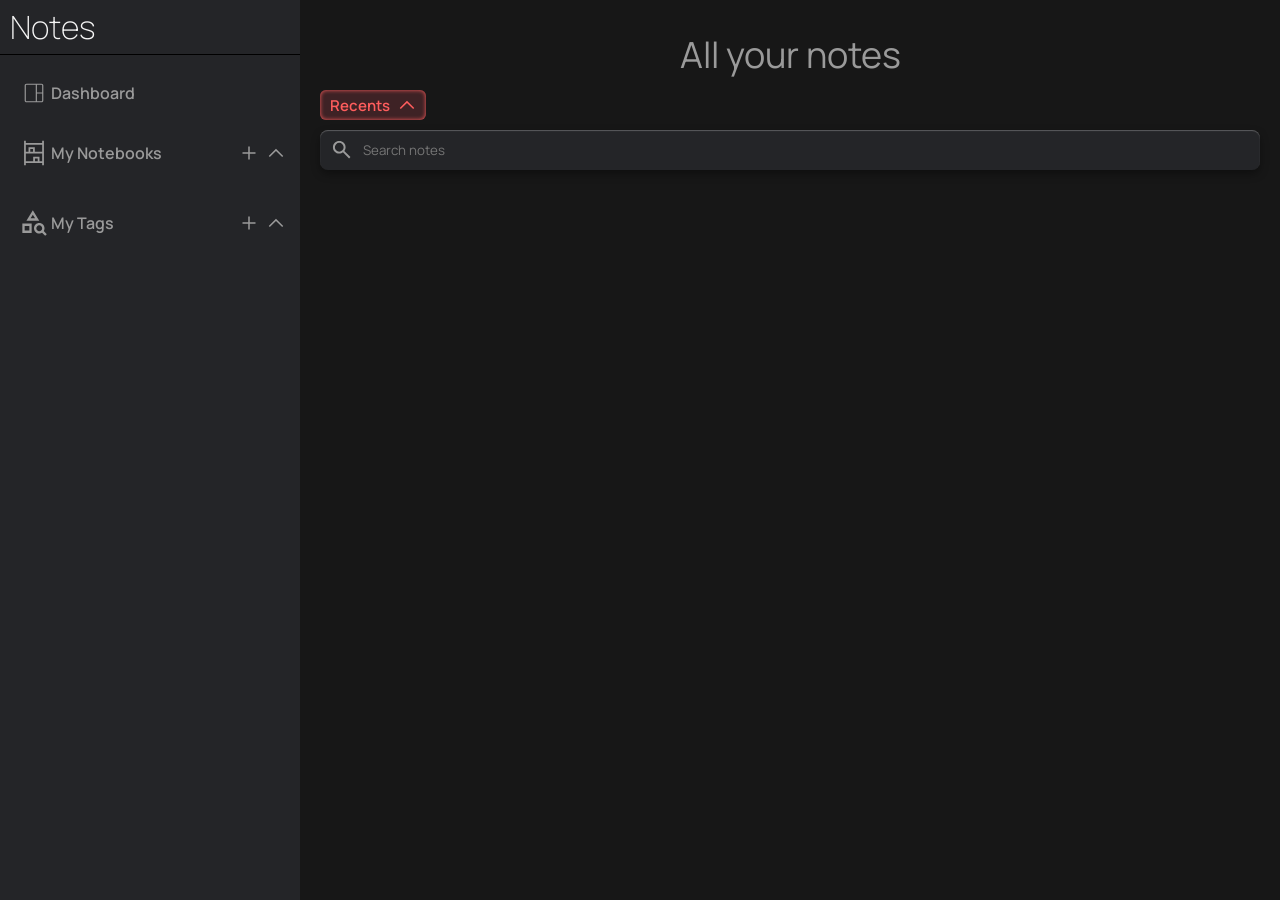
==== NotesApp v1/index.html @ d99e6771 "initial commit" ====
<!DOCTYPE html>
<html>
    <head>
        <meta charset="UTF-8">
        <meta name="viewport" content="width=device-width, initial-scale=1.0">
        <link rel="preconnect" href="https://fonts.googleapis.com">
        <link rel="preconnect" href="https://fonts.gstatic.com" crossorigin>
        <link href="https://fonts.googleapis.com/css2?family=DM+Sans:ital,opsz,wght@0,9..40,100..1000;1,9..40,100..1000&family=Manrope:wght@200..800&display=swap" rel="stylesheet">
        <link rel="stylesheet" href="CSS/app.css">
    </head>
    <body>
        <main id="app">

            <section id="sidebar">
                <header id="sidebar_header">
                    <span id="app_title">Notes</span>
                    <button id="sidebar-close-btn" class="ui-bg-icon"></button>
                </header>

                <div id="sidebar-nav">
                    <button class="ui-btn" id="dashboard-btn">
                        <svg class="ui-icon" aria-hidden="true">
                            <use href="#icon_dashboard"></use>
                        </svg>
                        <span>Dashboard</span>
                    </button>

                    <div class="dropdown">
                        <header class="dropdown-header">
                            <button class="dropdown-toggle" id="my_notebooks">
                                <svg class="ui-icon" aria-hidden="true">
                                    <use href="#icon_notebooks"></use>
                                </svg>
                                <span>My Notebooks</span>
                            </button>
                            <button class="dropdown-add-btn" id="notebook-add-btn">
                                <svg class="ui-icon dropdown-add-icon" aria-hidden="true">
                                    <use href="#icon_add"></use>
                                </svg>
                            </button>
                            <span class="dropdown-chevron dropdown-toggle">
                                <svg class="ui-icon dropdown-chevron-icon">
                                    <use href="#icon_chevron"></use>
                                </svg>
                            </span>
                        </header>
                        <div class="dropdown-list">
                            <div class="dropdown-list-inner">  
                                <button class="dropdown-item">
                                    <svg class="ui-list-icon">
                                        <use href="#icon_book"></use>
                                    </svg>
                                    <span>Book Example</span>
                                </button>
                            </div>
                        </div>
                    </div>

                    <div class="dropdown">
                        <header class="dropdown-header">
                            <button class="dropdown-toggle" id="my_notebooks">
                                <svg class="ui-icon" aria-hidden="true">
                                    <use href="#icon_tags"></use>
                                </svg>
                                <span>My Tags</span>
                            </button>
                            <button class="dropdown-add-btn" id="notebook-add-btn">
                                <svg class="ui-icon dropdown-add-icon" aria-hidden="true">
                                    <use href="#icon_add"></use>
                                </svg>
                            </button>
                            <span class="dropdown-chevron dropdown-toggle">
                                <svg class="ui-icon dropdown-chevron-icon">
                                    <use href="#icon_chevron"></use>
                                </svg>
                            </span>
                        </header>
                        <div class="dropdown-list">
                            <div class="dropdown-list-inner">
                                <button class="dropdown-item">
                                    <svg class="ui-list-icon">
                                        <use href="#icon_tag"></use>
                                    </svg>
                                    <span>Tag Example</span>
                                </button>
                            </div>
                        </div>
                    </div>
                </div>
            </section>
            <section id="main">
                <div id="main-content">
                    <header id="main-header">All your notes</header>
                    <div id="filter-search">

                        <div class="select">
                            <header class="select-header">
                                <button class="select-toggle">
                                    <span class="select-label">Recents</span>
                                    <span class="select-chevron">
                                        <svg class="ui-icon select-chevron-icon" aria-hidden="true">
                                            <use href="#icon_chevron"></use>
                                        </svg>
                                    </span>
                                </button>
                                <div class="select-list">
                                    <div class="select-list-inner">
                                        <button class="select-item">Recents</button>
                                        <button class="select-item">Newest first</button>
                                        <button class="select-item">Oldest first</button>
                                    </div>
                                </div>
                            </header>
                        </div>

                        <div id="search-bar">
                            <svg class="ui-icon-search">
                                <use href="#icon_search"></use>
                            </svg>
                            <input id="search-input" type="text" placeholder="Search notes">
                        </div>
                    </div>
                </div>
            </section>
        </main>


<!-- #region SVG SPRITES -->
        <svg class="svg-sprite" aria-hidden="true">
            <symbol id="icon_dashboard" viewBox="0 0 28 28">
                <path d= 
                    "M6.55141 23.3333C6.01435 23.3333 5.56596 23.1535 5.20624 22.7937C4.84652 22.434 4.66666 21.9856 4.66666 21.4486V6.55141C4.66666 6.01435 4.84652 5.56596 5.20624 5.20624C5.56596 4.84652 6.01435 4.66666 6.55141 4.66666H21.4486C21.9856 4.66666 22.434 4.84652 22.7937 5.20624C23.1535 5.56596 23.3333 6.01435 23.3333 6.55141V21.4486C23.3333 21.9856 23.1535 22.434 22.7937 22.7937C22.434 23.1535 21.9856 23.3333 21.4486 23.3333H6.55141ZM6.55141 22.1667H15.75V5.83332H6.55141C6.37174 5.83332 6.20714 5.90809 6.05761 6.05761C5.90809 6.20714 5.83332 6.37174 5.83332 6.55141V21.4486C5.83332 21.6282 5.90809 21.7928 6.05761 21.9424C6.20714 22.0919 6.37174 22.1667 6.55141 22.1667ZM16.9167 22.1667H21.4486C21.6282 22.1667 21.7928 22.0919 21.9424 21.9424C22.0919 21.7928 22.1667 21.6282 22.1667 21.4486V14.5833H16.9167V22.1667ZM16.9167 13.4167H22.1667V6.55141C22.1667 6.37174 22.0919 6.20714 21.9424 6.05761C21.7928 5.90809 21.6282 5.83332 21.4486 5.83332H16.9167V13.4167Z"
                fill="currentColor"/>
            </symbol>
            <symbol id="icon_notebooks" viewBox="0 0 28 28">
                <path d=
                    "M4.08334 26.306V1.70508H5.83334V4.0947H22.1667V1.70508H23.9167V26.306H22.1667V23.9167H5.83334V26.306H4.08334ZM5.83334 12.8333H8.52572V8.30141H14.8076V12.8333H22.1667V5.84441H5.83334V12.8333ZM5.83334 22.1667H13.1924V17.6347H19.4743V22.1667H22.1667V14.5833H5.83334V22.1667ZM10.2757 12.8333H13.0576V10.0511H10.2757V12.8333ZM14.9424 22.1667H17.7243V19.3845H14.9424V22.1667Z"
                fill="currentColor"/>                
            </symbol>
            <symbol id="icon_add" viewBox="0 0 24 24">
                <path d=
                    "M11.25 12.75H5.5V11.25H11.25V5.5H12.75V11.25H18.5V12.75H12.75V18.5H11.25V12.75Z"
                fill="currentColor"/>
            </symbol>
            <symbol id="icon_chevron" viewBox="0 0 16 16">
                <path d=
                    "M1.56415 10.6667L7.99999 4.23083L14.4358 10.6667L13.4897 11.6128L7.99999 6.123L2.51032 11.6128L1.56415 10.6667Z"
                fill="currentColor"/>
            </symbol>
            <symbol id="icon_book" viewBox="0 0 24 24">
                <path d=
                    "M6.8655 21.5C6.218 21.5 5.66192 21.2827 5.19725 20.848C4.73242 20.4135 4.5 19.8757 4.5 19.2345V5.58274C4.5 5.00707 4.68625 4.49649 5.05875 4.05099C5.43108 3.60549 5.90508 3.32249 6.48075 3.20199L15.8077 1.29999V16.6077L6.6405 18.5172C6.46483 18.5571 6.31417 18.6427 6.1885 18.774C6.06283 18.9055 6 19.059 6 19.2345C6 19.4563 6.08625 19.6394 6.25875 19.7837C6.43108 19.9279 6.63333 20 6.8655 20H18V4.49999H19.5V21.5H6.8655ZM8.69225 16.579L14.3077 15.4115V3.14424L8.69225 4.29224V16.579ZM7.19225 16.8827V4.59624L6.7885 4.68074C6.56033 4.7269 6.37183 4.83174 6.223 4.99524C6.07433 5.15874 6 5.35457 6 5.58274V17.229C6.1025 17.1763 6.20767 17.1311 6.3155 17.0932C6.42317 17.0554 6.5315 17.025 6.6405 17.002L7.19225 16.8827Z" 
                fill="currentColor"/>
            </symbol>
            <symbol id="icon_tags" viewBox="0 0 28 28">
                <path d=
                    "M2.33334 23.9167V14.5834H11.6667V23.9167H2.33334ZM4.66668 21.5834H9.33334V16.9167H4.66668V21.5834ZM6.41668 11.6667L12.8333 1.16669L19.25 11.6667H6.41668ZM10.5583 9.33335H15.1083L12.8333 5.65835L10.5583 9.33335ZM25.1708 26.775L22.0792 23.6834C21.6708 23.9556 21.2285 24.1597 20.7521 24.2959C20.2757 24.432 19.775 24.5 19.25 24.5C17.7917 24.5 16.5521 23.9896 15.5313 22.9688C14.5104 21.9479 14 20.7084 14 19.25C14 17.7917 14.5104 16.5521 15.5313 15.5313C16.5521 14.5104 17.7917 14 19.25 14C20.7083 14 21.9479 14.5104 22.9688 15.5313C23.9896 16.5521 24.5 17.7917 24.5 19.25C24.5 19.7556 24.432 20.2465 24.2958 20.7229C24.1597 21.1993 23.9653 21.6417 23.7125 22.05L26.8042 25.1417L25.1708 26.775ZM21.3208 21.3209C21.8847 20.757 22.1667 20.0667 22.1667 19.25C22.1667 18.4334 21.8847 17.7431 21.3208 17.1792C20.757 16.6153 20.0667 16.3334 19.25 16.3334C18.4333 16.3334 17.7431 16.6153 17.1792 17.1792C16.6153 17.7431 16.3333 18.4334 16.3333 19.25C16.3333 20.0667 16.6153 20.757 17.1792 21.3209C17.7431 21.8847 18.4333 22.1667 19.25 22.1667C20.0667 22.1667 20.757 21.8847 21.3208 21.3209Z" 
                fill="currentColor"/>
            </symbol>
            <symbol id="icon_tag" viewBox="0 0 24 24">
                <path d="M11.0755 21.5C10.8495 21.5 10.623 21.4548 10.396 21.3645C10.1688 21.274 9.96442 21.1384 9.78275 20.9578L3.027 14.202C2.84367 14.0193 2.71 13.8176 2.626 13.5968C2.542 13.3761 2.5 13.1516 2.5 12.9233C2.5 12.6949 2.542 12.4672 2.626 12.24C2.71 12.013 2.84367 11.8087 3.027 11.627L11.5963 3.04225C11.7623 2.87658 11.9584 2.74483 12.1848 2.647C12.4111 2.549 12.645 2.5 12.8865 2.5H19.6672C20.1724 2.5 20.6016 2.67792 20.9548 3.03375C21.3079 3.38975 21.4845 3.81758 21.4845 4.31725V11.098C21.4845 11.342 21.4393 11.5745 21.349 11.7955C21.2587 12.0165 21.1283 12.209 20.9578 12.373L12.3635 20.9578C12.1827 21.1384 11.9793 21.274 11.7533 21.3645C11.5274 21.4548 11.3015 21.5 11.0755 21.5ZM10.852 19.9038C10.916 19.9679 10.9913 20 11.078 20C11.1645 20 11.2398 19.9679 11.3038 19.9038L19.898 11.3038C19.9302 11.2718 19.9527 11.2365 19.9655 11.198C19.9782 11.1597 19.9845 11.1213 19.9845 11.0828V4.31725C19.9845 4.22758 19.9541 4.15392 19.8932 4.09625C19.8324 4.03842 19.7571 4.0095 19.6672 4.0095H12.777L4.09625 12.6962C4.03208 12.7602 4 12.8355 4 12.922C4 13.0087 4.03208 13.084 4.09625 13.148L10.852 19.9038ZM17.4557 7.77875C17.8056 7.77875 18.103 7.65725 18.348 7.41425C18.5928 7.17125 18.7153 6.87608 18.7153 6.52875C18.7153 6.17892 18.5932 5.88158 18.3492 5.63675C18.1051 5.39175 17.8086 5.26925 17.4598 5.26925C17.1109 5.26925 16.8147 5.39133 16.5712 5.6355C16.3276 5.87967 16.2057 6.17617 16.2057 6.525C16.2057 6.87367 16.3273 7.16983 16.5703 7.4135C16.8134 7.657 17.1086 7.77875 17.4557 7.77875Z" 
                fill="currentColor"/>
            </symbol>
            <symbol id="icon_search" viewBox="0 0 24 24">
                <path d="M19.6 21L13.3 14.7C12.8 15.1 12.225 15.4167 11.575 15.65C10.925 15.8833 10.2333 16 9.5 16C7.68333 16 6.14583 15.3708 4.8875 14.1125C3.62917 12.8542 3 11.3167 3 9.5C3 7.68333 3.62917 6.14583 4.8875 4.8875C6.14583 3.62917 7.68333 3 9.5 3C11.3167 3 12.8542 3.62917 14.1125 4.8875C15.3708 6.14583 16 7.68333 16 9.5C16 10.2333 15.8833 10.925 15.65 11.575C15.4167 12.225 15.1 12.8 14.7 13.3L21 19.6L19.6 21ZM9.5 14C10.75 14 11.8125 13.5625 12.6875 12.6875C13.5625 11.8125 14 10.75 14 9.5C14 8.25 13.5625 7.1875 12.6875 6.3125C11.8125 5.4375 10.75 5 9.5 5C8.25 5 7.1875 5.4375 6.3125 6.3125C5.4375 7.1875 5 8.25 5 9.5C5 10.75 5.4375 11.8125 6.3125 12.6875C7.1875 13.5625 8.25 14 9.5 14Z" 
                fill="currentColor"/>
            </symbol>
        </svg>
<!-- #endregion -->
        <script type="module" src="JS/app.js"></script>
    </body>
</html>
---- NotesApp v1/CSS/app.css ----
/* #region TOKENS VARIABLES*/
    :root{
        --color-bg: #171717;
        --color-surface: #242528;
        --color-hover: #2f3133;
        --color-hover-light: #ffffff59;
        --color-accent: #ff5454;
        --color-accent-bg: #ff5c6c2b;

        --text-main: #f5f5f5;
        --text-muted: #9a9a9a;
        --text-accent: #ff5d5d;
        --text-accent-muted: #cc4a4a;

        --shadow: 0px 4px  8px #00000059,
                  inset 0px 1px 1px #ffffff40;
        --shadow-dark: inset 0px 0px 4px #00000059;
        --shadow-accent: inset 0px 0px 4px var(--text-accent);
        

        --border-radius: 12px;
    }
    @property --gradient-start{
        syntax: "<color>";
        inherits: false;
        initial-value: transparent;
    }
    @property --gradient-end{
        syntax: "<color>";
        inherits: false;
        initial-value: transparent;
    }
/* #endregion */
/* #region RESET/DEFUALT  */
    *{
        padding: 0;
        margin: 0;
        font-family: "Manrope", sans-serif;
        box-sizing: border-box;
    }
    body{
        width: 100vw;
        height: 100vh;
    }
    #app{
        display: flex;
        width: 100%;
        height: 100%;
        background-color: var(--color-bg);
    }
    .svg-sprite {
        display: none;
    }
    ::-webkit-scrollbar{
        width: 0;
    }
/* #endregion */
/* #region UI-PREMITIVES */
    .ui-bg-icon{
        background-position: center;
        background-size: cover;
        background-repeat: no-repeat;
    }
    .ui-base,
    #search-bar{
        background-color: var(--color-surface);
        box-shadow: var(--shadow);
        color: var(--text-main);
    }
    .ui-btn,
    .dropdown-header{
        --gradient-start: transparent;
        --gradient-end: transparent;
        color: var(--text-muted);
        background: linear-gradient(90deg, var(--gradient-start), var(--gradient-end));
        display: flex;
        align-items: center;
        border: none;
        cursor: pointer;

        transition:
            --gradient-start 0.25s ease,
            --gradient-end 0.25s ease,
            box-shadow 0.25s ease,
            color 0.25s ease;
            
        
        padding-inline: 10px;
        font-size: 16px;
        font-weight: 600;
        height: 55px;
        width: 100%;
        border-radius: var(--border-radius);
    }
    .ui-btn:hover, 
    .ui-btn.active,
    .dropdown-header:hover,
    .dropdown.active .dropdown-header{
        --gradient-start: var(--color-hover) ;
        --gradient-end: var(--color-hover) ;
        box-shadow: var(--shadow);
        color: var(--text-main);
    }
    .ui-btn.active,
    .dropdown.active .dropdown-header{
        --gradient-start: var(--color-accent);
    }
    .ui-empty-btn,
    .dropdown-toggle,
    .dropdown-item,
    .select-toggle,
    .select-item{
        display: flex;
        align-items: center;
        background: transparent;
        border: none;
        text-align: left;
        cursor: pointer;
        color: inherit;
        font-size: inherit;
        font-weight: inherit;
    }
    .ui-empty-input,
    #search-input{
        background-color: transparent;
        border: none;
        outline: none;
        color: inherit;
    }
    .ui-icon,
    .ui-list-icon{
        margin-right: 3px;
        width: 28px;
        aspect-ratio: 1/1;
    }
    .ui-list-icon{
        width: 24px;
    }
    .ui-icon-search{
        width: 24px;
        aspect-ratio: 1/1;
    }
/* #endregion */
/* #region DROPDOWN-PREMITIVE */
    .dropdown{
        --visible-item: 3;
        --item-height: 50px;
        display: grid;
        gap: 10px;
    }
    .dropdown-header{
        padding: 0;
        text-wrap: nowrap;
    }
    .dropdown-toggle,
    .dropdown-item{
        padding-inline: 10px;
        height: 100%;
        width: 100%;
    }
    .dropdown-list{
        background: var(--color-bg);
        border-radius: var(--border-radius);
        box-shadow: var(--shadow-dark);
        
        display: grid;
        transition: grid-template-rows 0.3s ease;

        grid-template-rows: 0fr;
        max-height: calc(var(--visible-item)*var(--item-height));
    }
    .dropdown-list-inner{
        overflow-x: hidden;
    }
    .dropdown-item{
        height: var(--item-height);
        color: var(--text-muted);
        font-weight: 400;
        border-radius: var(--border-radius);

        transition: padding 0.3s ease;
    }
    .dropdown.active .dropdown-list{
        grid-template-rows: 1fr; 
    }
    .dropdown-item:hover{
        color: var(--text-main);
        padding-left: 25px;
    }
    .dropdown-add-btn{
        display: grid;
        place-content: center;
        background: transparent;
        border: none;
        cursor: pointer;
        color: inherit;

        height: 100%;
        width: 35px;
    }
    .dropdown-chevron, 
    .select-chevron{
        display: grid;
        place-content: center;
        padding: 0;
        width: 35px;
    }
    .dropdown-add-icon{
        transition: transform 0.3s ease;
        width: 24px;
        margin: 0;
    }
    .dropdown-add-btn:hover .dropdown-add-icon{
        transform: rotate(180deg);
    }
    .dropdown-chevron-icon, 
    .select-chevron-icon{
        transition: transform 0.3s ease;
        margin: 0;
        width: 18px;
    }
    .dropdown.active .dropdown-chevron-icon{
        transform: scaleY(-1);
    }
/* #endregion */
/* #region SELECT-PREMITIVE */
    .select{
        --item-height: 25px;
        display: inline-block;
        position: relative;
    }
    .select-header{
        display: flex;
        align-items: center;
        background-color: var(--color-accent-bg);
        box-shadow: var(--shadow-accent);
        color: var(--text-accent);
        height: 30px;
        border-radius: 6px;
    }
    .select-toggle{
        font-weight: 600;
        font-size: 15px;
        padding-inline: 10px;
        height: 100%;
    }
    .select-chevron{
        width: auto;
        margin-left: 8px;
    }
    .select-list{
        display: grid;
        position: absolute;
        overflow: hidden;
        transition: grid-template 0.3s ease;

        background-color: var(--color-accent-bg);
        box-shadow: var(--shadow-accent);
        color: var(--text-accent);

        grid-template-rows: 0fr;
        padding-inline: 10px;
        border-radius: 6px;
        top: calc(100% + 3px);
        width: 100%;
    }
    .select-list-inner{
        overflow: hidden;
    }
    .select.active .select-list{
        grid-template-rows: 1fr;
    }
    .select-item{
        display: flex;
        align-items: center;
        font-size: 15px;
        color: var(--text-accent-muted);
        height: var(--item-height);
    }
    .select-item:hover{
        color: var(--text-accent);
    }
/* #endregion */
/* #region SIDEBAR AND SIDEBAR HEADER */
    #sidebar{
        background-color: var(--color-surface);
        color: var(--text-main);
        transition: width 0.3s ease;
        width: 300px;
        height: 100%;
        flex-shrink: 0;
        overflow-x: hidden;
        overflow-y: auto;
        user-select: none;
    }
    #sidebar.close{
        width: 0px;
    }

    #sidebar_header{
        display: flex;
        align-items: center;
        padding: 10px;
        height: 55px;
        border-bottom: 1px solid black;
    }
    #app_title{
        font-size: 32px;
        width: 100%;
        font-weight: lighter;
    }
    #sidebar-close-btn{
        width: 40px;
        aspect-ratio: 1/1;
        border-radius: 4px;
        background-image: url(/img/sidebar_close.svg);
        background-color: transparent;
        cursor: pointer;
        border: none;
    }
    #sidebar-close-btn:hover{
        background-color: var(--color-hover-light);
    }
/* #endregion */
/* #region SIDEBAR NAVIGATION */
    #sidebar-nav{
        display: grid;
        gap: 5px;
        padding: 10px;
    }
/* #endregion */

/* #region MAIN AND MAIN HEADER */
    #main{
        display: flex;
        justify-content: center;
        width: 100%;
        height: 100%;
    }
    #main-content{
        padding: 20px;
        width: 100%;
        max-width: 1000px;
    }
    #main-header{
        text-align: center;
        color: var(--text-muted);
        padding: 10px;
        font-size: 36px;
        height: 70px;
    }
    #main-header,
    #filter-search{
        user-select: none;
    }
    #search-bar{
        display: flex;
        align-items: center;
        margin-top: 10px;
        height: 40px;
        padding-inline: 10px;
        border-radius: 8px;
        color: var(--text-muted);
    }
    #search-bar:focus-within{
        color: var(--text-main);
    }
    #search-input{
        height: 100%;
        width: 100%;
        padding-inline: 10px;
    }
/* #endregion */
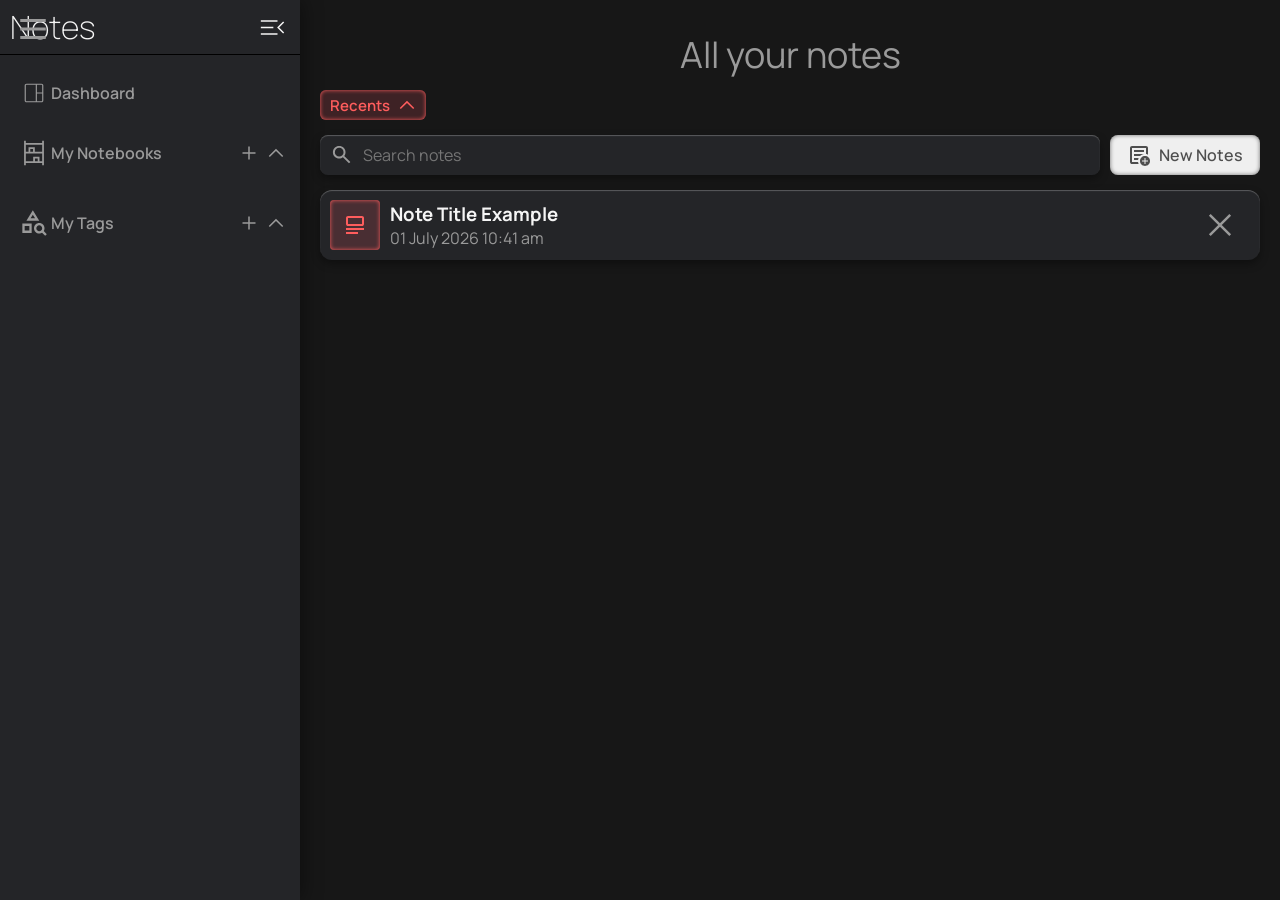
==== commit 3e163005: "Build primary markup" ====
--- a/NotesApp v1/index.html
+++ b/NotesApp v1/index.html
@@ -89,10 +89,14 @@
                 </div>
             </section>
             <section id="main">
+                <button id="sidebar-open-btn">
+                    <svg class="ui-icon-big">
+                        <use href="#icon_menu"></use>
+                    </svg>
+                </button>
                 <div id="main-content">
                     <header id="main-header">All your notes</header>
                     <div id="filter-search">
-
                         <div class="select">
                             <header class="select-header">
                                 <button class="select-toggle">
@@ -113,18 +117,42 @@
                             </header>
                         </div>
 
-                        <div id="search-bar">
-                            <svg class="ui-icon-search">
-                                <use href="#icon_search"></use>
-                            </svg>
-                            <input id="search-input" type="text" placeholder="Search notes">
+                        <div id="search-bar-container">
+                            <div id="search-bar">
+                                <svg class="ui-icon-small">
+                                    <use href="#icon_search"></use>
+                                </svg>
+                                <input id="search-input" type="text" placeholder="Search notes">
+                            </div>
+                            <button id="new-notes-btn">
+                                <svg class="ui-icon-small">
+                                    <use href="#icon_new_note"></use>
+                                </svg>
+                                <span>New Notes</span>
+                            </button>
+                        </div>
+                    </div>
+                    <div id="notes-list">
+                        <div class="note-item">
+                            <span class="note-icon">
+                                <svg class="ui-icon-small">
+                                    <use href="#icon_note"></use>
+                                </svg>
+                            </span>
+                            <div class="note-details">
+                                <h3 class="note-title">Note Title Example</h3> 
+                                <p class="note-date">01 July 2026 10:41 am</p>
+                            </div>
+                            <button class="note-delete-btn">
+                                <svg class="ui-icon-big">
+                                    <use href="#icon_note_delete"></use>
+                                </svg>
+                            </button>
                         </div>
                     </div>
                 </div>
             </section>
         </main>
-
-
 <!-- #region SVG SPRITES -->
         <svg class="svg-sprite" aria-hidden="true">
             <symbol id="icon_dashboard" viewBox="0 0 28 28">
@@ -158,11 +186,33 @@
                 fill="currentColor"/>
             </symbol>
             <symbol id="icon_tag" viewBox="0 0 24 24">
-                <path d="M11.0755 21.5C10.8495 21.5 10.623 21.4548 10.396 21.3645C10.1688 21.274 9.96442 21.1384 9.78275 20.9578L3.027 14.202C2.84367 14.0193 2.71 13.8176 2.626 13.5968C2.542 13.3761 2.5 13.1516 2.5 12.9233C2.5 12.6949 2.542 12.4672 2.626 12.24C2.71 12.013 2.84367 11.8087 3.027 11.627L11.5963 3.04225C11.7623 2.87658 11.9584 2.74483 12.1848 2.647C12.4111 2.549 12.645 2.5 12.8865 2.5H19.6672C20.1724 2.5 20.6016 2.67792 20.9548 3.03375C21.3079 3.38975 21.4845 3.81758 21.4845 4.31725V11.098C21.4845 11.342 21.4393 11.5745 21.349 11.7955C21.2587 12.0165 21.1283 12.209 20.9578 12.373L12.3635 20.9578C12.1827 21.1384 11.9793 21.274 11.7533 21.3645C11.5274 21.4548 11.3015 21.5 11.0755 21.5ZM10.852 19.9038C10.916 19.9679 10.9913 20 11.078 20C11.1645 20 11.2398 19.9679 11.3038 19.9038L19.898 11.3038C19.9302 11.2718 19.9527 11.2365 19.9655 11.198C19.9782 11.1597 19.9845 11.1213 19.9845 11.0828V4.31725C19.9845 4.22758 19.9541 4.15392 19.8932 4.09625C19.8324 4.03842 19.7571 4.0095 19.6672 4.0095H12.777L4.09625 12.6962C4.03208 12.7602 4 12.8355 4 12.922C4 13.0087 4.03208 13.084 4.09625 13.148L10.852 19.9038ZM17.4557 7.77875C17.8056 7.77875 18.103 7.65725 18.348 7.41425C18.5928 7.17125 18.7153 6.87608 18.7153 6.52875C18.7153 6.17892 18.5932 5.88158 18.3492 5.63675C18.1051 5.39175 17.8086 5.26925 17.4598 5.26925C17.1109 5.26925 16.8147 5.39133 16.5712 5.6355C16.3276 5.87967 16.2057 6.17617 16.2057 6.525C16.2057 6.87367 16.3273 7.16983 16.5703 7.4135C16.8134 7.657 17.1086 7.77875 17.4557 7.77875Z" 
+                <path d=
+                    "M11.0755 21.5C10.8495 21.5 10.623 21.4548 10.396 21.3645C10.1688 21.274 9.96442 21.1384 9.78275 20.9578L3.027 14.202C2.84367 14.0193 2.71 13.8176 2.626 13.5968C2.542 13.3761 2.5 13.1516 2.5 12.9233C2.5 12.6949 2.542 12.4672 2.626 12.24C2.71 12.013 2.84367 11.8087 3.027 11.627L11.5963 3.04225C11.7623 2.87658 11.9584 2.74483 12.1848 2.647C12.4111 2.549 12.645 2.5 12.8865 2.5H19.6672C20.1724 2.5 20.6016 2.67792 20.9548 3.03375C21.3079 3.38975 21.4845 3.81758 21.4845 4.31725V11.098C21.4845 11.342 21.4393 11.5745 21.349 11.7955C21.2587 12.0165 21.1283 12.209 20.9578 12.373L12.3635 20.9578C12.1827 21.1384 11.9793 21.274 11.7533 21.3645C11.5274 21.4548 11.3015 21.5 11.0755 21.5ZM10.852 19.9038C10.916 19.9679 10.9913 20 11.078 20C11.1645 20 11.2398 19.9679 11.3038 19.9038L19.898 11.3038C19.9302 11.2718 19.9527 11.2365 19.9655 11.198C19.9782 11.1597 19.9845 11.1213 19.9845 11.0828V4.31725C19.9845 4.22758 19.9541 4.15392 19.8932 4.09625C19.8324 4.03842 19.7571 4.0095 19.6672 4.0095H12.777L4.09625 12.6962C4.03208 12.7602 4 12.8355 4 12.922C4 13.0087 4.03208 13.084 4.09625 13.148L10.852 19.9038ZM17.4557 7.77875C17.8056 7.77875 18.103 7.65725 18.348 7.41425C18.5928 7.17125 18.7153 6.87608 18.7153 6.52875C18.7153 6.17892 18.5932 5.88158 18.3492 5.63675C18.1051 5.39175 17.8086 5.26925 17.4598 5.26925C17.1109 5.26925 16.8147 5.39133 16.5712 5.6355C16.3276 5.87967 16.2057 6.17617 16.2057 6.525C16.2057 6.87367 16.3273 7.16983 16.5703 7.4135C16.8134 7.657 17.1086 7.77875 17.4557 7.77875Z" 
                 fill="currentColor"/>
             </symbol>
             <symbol id="icon_search" viewBox="0 0 24 24">
-                <path d="M19.6 21L13.3 14.7C12.8 15.1 12.225 15.4167 11.575 15.65C10.925 15.8833 10.2333 16 9.5 16C7.68333 16 6.14583 15.3708 4.8875 14.1125C3.62917 12.8542 3 11.3167 3 9.5C3 7.68333 3.62917 6.14583 4.8875 4.8875C6.14583 3.62917 7.68333 3 9.5 3C11.3167 3 12.8542 3.62917 14.1125 4.8875C15.3708 6.14583 16 7.68333 16 9.5C16 10.2333 15.8833 10.925 15.65 11.575C15.4167 12.225 15.1 12.8 14.7 13.3L21 19.6L19.6 21ZM9.5 14C10.75 14 11.8125 13.5625 12.6875 12.6875C13.5625 11.8125 14 10.75 14 9.5C14 8.25 13.5625 7.1875 12.6875 6.3125C11.8125 5.4375 10.75 5 9.5 5C8.25 5 7.1875 5.4375 6.3125 6.3125C5.4375 7.1875 5 8.25 5 9.5C5 10.75 5.4375 11.8125 6.3125 12.6875C7.1875 13.5625 8.25 14 9.5 14Z" 
+                <path d=
+                    "M19.6 21L13.3 14.7C12.8 15.1 12.225 15.4167 11.575 15.65C10.925 15.8833 10.2333 16 9.5 16C7.68333 16 6.14583 15.3708 4.8875 14.1125C3.62917 12.8542 3 11.3167 3 9.5C3 7.68333 3.62917 6.14583 4.8875 4.8875C6.14583 3.62917 7.68333 3 9.5 3C11.3167 3 12.8542 3.62917 14.1125 4.8875C15.3708 6.14583 16 7.68333 16 9.5C16 10.2333 15.8833 10.925 15.65 11.575C15.4167 12.225 15.1 12.8 14.7 13.3L21 19.6L19.6 21ZM9.5 14C10.75 14 11.8125 13.5625 12.6875 12.6875C13.5625 11.8125 14 10.75 14 9.5C14 8.25 13.5625 7.1875 12.6875 6.3125C11.8125 5.4375 10.75 5 9.5 5C8.25 5 7.1875 5.4375 6.3125 6.3125C5.4375 7.1875 5 8.25 5 9.5C5 10.75 5.4375 11.8125 6.3125 12.6875C7.1875 13.5625 8.25 14 9.5 14Z" 
+                fill="currentColor"/>
+            </symbol>
+            <symbol id="icon_new_note" viewBox="0 0 24 24">
+                <path d=
+                    "M5 21C4.45 21 3.97917 20.8042 3.5875 20.4125C3.19583 20.0208 3 19.55 3 19V5C3 4.45 3.19583 3.97917 3.5875 3.5875C3.97917 3.19583 4.45 3 5 3H19C19.55 3 20.0208 3.19583 20.4125 3.5875C20.8042 3.97917 21 4.45 21 5V11.7C20.6833 11.55 20.3583 11.4208 20.025 11.3125C19.6917 11.2042 19.35 11.125 19 11.075V5H5V19H11.05C11.1 19.3667 11.1792 19.7167 11.2875 20.05C11.3958 20.3833 11.525 20.7 11.675 21H5ZM5 19V5V11.075V11V19ZM7 17H11.075C11.125 16.65 11.2042 16.3083 11.3125 15.975C11.4208 15.6417 11.5417 15.3167 11.675 15H7V17ZM7 13H13.1C13.6333 12.5 14.2292 12.0833 14.8875 11.75C15.5458 11.4167 16.25 11.1917 17 11.075V11H7V13ZM7 9H17V7H7V9ZM18 23C16.6167 23 15.4375 22.5125 14.4625 21.5375C13.4875 20.5625 13 19.3833 13 18C13 16.6167 13.4875 15.4375 14.4625 14.4625C15.4375 13.4875 16.6167 13 18 13C19.3833 13 20.5625 13.4875 21.5375 14.4625C22.5125 15.4375 23 16.6167 23 18C23 19.3833 22.5125 20.5625 21.5375 21.5375C20.5625 22.5125 19.3833 23 18 23ZM17.5 21H18.5V18.5H21V17.5H18.5V15H17.5V17.5H15V18.5H17.5V21Z"
+                fill="currentColor"/>
+            </symbol>
+            <symbol id="icon_note" viewBox="0 0 24 24">
+                <path d=
+                    "M3 21V19H15V21H3ZM3 17V15H21V17H3ZM5 13C4.45 13 3.97917 12.8042 3.5875 12.4125C3.19583 12.0208 3 11.55 3 11V5C3 4.45 3.19583 3.97917 3.5875 3.5875C3.97917 3.19583 4.45 3 5 3H19C19.55 3 20.0208 3.19583 20.4125 3.5875C20.8042 3.97917 21 4.45 21 5V11C21 11.55 20.8042 12.0208 20.4125 12.4125C20.0208 12.8042 19.55 13 19 13H5ZM5 11H19V5H5V11Z" 
+                fill="currentColor"/>
+            </symbol>
+            <symbol id="icon_note_delete" viewBox="0 0 40 40">
+                <path d=
+                    "M10.6666 31.0896L8.91034 29.3333L18.2437 20L8.91034 10.6667L10.6666 8.91043L19.9999 18.2438L29.3333 8.91043L31.0895 10.6667L21.7562 20L31.0895 29.3333L29.3333 31.0896L19.9999 21.7563L10.6666 31.0896Z" 
+                fill="currentColor"/>
+            </symbol>
+            <symbol id="icon_menu" viewBox="0 0 40 40">
+                <path d=
+                    "M5 11.6666V8.33331H35V11.6666H5ZM5 31.6666V28.3333H35V31.6666H5ZM5 21.6666V18.3333H35V21.6666H5Z" 
                 fill="currentColor"/>
             </symbol>
         </svg>
--- a/NotesApp v1/CSS/app.css
+++ b/NotesApp v1/CSS/app.css
@@ -6,6 +6,7 @@
         --color-hover-light: #ffffff59;
         --color-accent: #ff5454;
         --color-accent-bg: #ff5c6c2b;
+        --color-accent-bg-surface: #49191e;
 
         --text-main: #f5f5f5;
         --text-muted: #9a9a9a;
@@ -62,7 +63,8 @@
         background-repeat: no-repeat;
     }
     .ui-base,
-    #search-bar{
+    #search-bar,
+    .note-item{
         background-color: var(--color-surface);
         box-shadow: var(--shadow);
         color: var(--text-main);
@@ -109,7 +111,9 @@
     .dropdown-toggle,
     .dropdown-item,
     .select-toggle,
-    .select-item{
+    .select-item,
+    .note-delete-btn,
+    #sidebar-open-btn{
         display: flex;
         align-items: center;
         background: transparent;
@@ -136,8 +140,12 @@
     .ui-list-icon{
         width: 24px;
     }
-    .ui-icon-search{
+    .ui-icon-small{
         width: 24px;
+        aspect-ratio: 1/1;
+    }
+    .ui-icon-big{
+        width: 40px;
         aspect-ratio: 1/1;
     }
 /* #endregion */
@@ -254,7 +262,7 @@
         overflow: hidden;
         transition: grid-template 0.3s ease;
 
-        background-color: var(--color-accent-bg);
+        background-color: var(--color-accent-bg-surface);
         box-shadow: var(--shadow-accent);
         color: var(--text-accent);
 
@@ -286,6 +294,7 @@
         background-color: var(--color-surface);
         color: var(--text-main);
         transition: width 0.3s ease;
+        box-shadow: 1px 0px 20px rgb(0, 0, 0, 0.45);
         width: 300px;
         height: 100%;
         flex-shrink: 0;
@@ -295,6 +304,7 @@
     }
     #sidebar.close{
         width: 0px;
+        box-shadow: none;
     }
 
     #sidebar_header{
@@ -321,21 +331,30 @@
     #sidebar-close-btn:hover{
         background-color: var(--color-hover-light);
     }
-/* #endregion */
-/* #region SIDEBAR NAVIGATION */
     #sidebar-nav{
         display: grid;
         gap: 5px;
         padding: 10px;
     }
 /* #endregion */
-
 /* #region MAIN AND MAIN HEADER */
     #main{
         display: flex;
         justify-content: center;
         width: 100%;
         height: 100%;
+    }
+    #sidebar-open-btn{
+        position: absolute;
+        color: var(--text-muted);
+        padding: 3px;
+        left: 1%;
+        top: 1%;
+        width: 40px;
+        height: 40px;
+    }
+    #sidebar-open-btn:hover{
+        color: var(--text-accent);
     }
     #main-content{
         padding: 20px;
@@ -353,13 +372,19 @@
     #filter-search{
         user-select: none;
     }
+    #search-bar-container{
+        display: flex;
+        align-items: center;
+        margin-block: 15px;
+    }
     #search-bar{
         display: flex;
         align-items: center;
-        margin-top: 10px;
         height: 40px;
         padding-inline: 10px;
         border-radius: 8px;
+        margin-right: 10px;
+        width: 100%;
         color: var(--text-muted);
     }
     #search-bar:focus-within{
@@ -368,9 +393,107 @@
     #search-input{
         height: 100%;
         width: 100%;
-        padding-inline: 10px;
-    }
-/* #endregion */
-
-
-
+        font-size: 16px;
+        padding-inline: 10px;
+    }
+    #new-notes-btn{
+        display: flex;
+        align-items: center;
+        justify-content: center;
+        cursor: pointer;
+        border: none;
+        box-shadow: inset 0px 0px 4px rgba(0, 0, 0, .55);
+        color: #4e4e4e;
+        border-radius: 8px;
+        height: 40px;
+        min-width: 150px
+    }
+    #new-notes-btn:hover{
+        color: var(--color-bg);
+    }
+    #new-notes-btn span{
+        margin-left: 8px;
+        font-size: 16px;
+        font-weight: 550;
+    }
+/* #endregion */
+/* #region NOTE LIST AND NOTES */
+    #notes-list{
+        display: grid;
+        gap: 10px;
+    }
+    .note-item{
+        display: grid;
+        grid-template-columns: auto 1fr auto;
+        align-items: center;
+        border-radius: var(--border-radius);
+        gap: 10px;
+        padding-inline: 10px;
+        height: 70px;
+    }
+    .note-icon{
+        display: grid;
+        place-content: center;
+        background-color: var(--color-accent-bg);
+        box-shadow: var(--shadow-accent);
+        color: var(--text-accent);
+        flex-shrink: 0;
+        border-radius: 4px;
+        width: 50px;
+        aspect-ratio: 1/1;
+    }
+    .note-details{
+        text-wrap: nowrap;
+    }
+    .note-title{
+        color: var(--text-main);
+    }
+    .note-date{
+        color: var(--text-muted);
+    }
+    .note-delete-btn{
+        height: calc(100% - 20px);
+        aspect-ratio: 1/1;
+        color: var(--text-muted);
+    }
+    .note-delete-btn:hover{
+        color: var(--color-accent);
+    }
+/* #endregion */
+
+/* #region Full HD screens */
+    @media (min-width: 1700px) {
+        #sidebar{
+            width: 350px;
+        }
+        .dropdown-list {
+            --visible-items: 4;
+        }
+    }
+/* #endregion */
+/* #region Quad HD screens */
+    @media (min-width: 2300px) {
+        #sidebar{
+            width: 400px;
+        }
+        .dropdown-list {
+            --visible-items: 6;
+        }
+    }
+/* #endregion */
+/* #region Pad/Laptop */
+    
+/* #endregion */
+/* #region Mobile screens */
+    @media (max-width: 700px) {
+        #sidebar{
+            position: fixed;
+            z-index: 1;
+            width: 250px;
+        }
+        #main-content{
+            max-width: 1400px;
+        }
+    }
+/* #endregion */
+
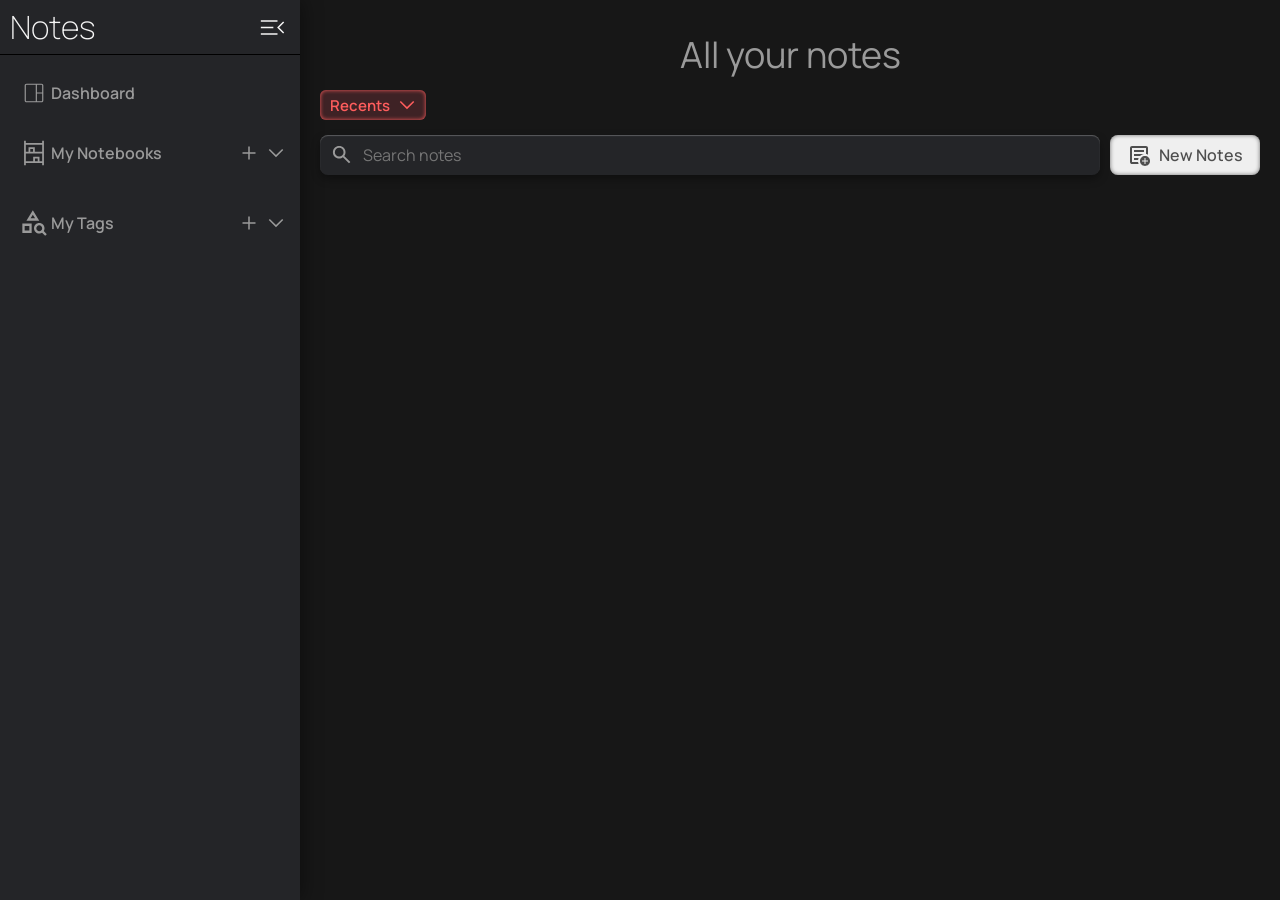
==== commit 8be6b37e: "Add note-panel" ====
--- a/NotesApp v1/index.html
+++ b/NotesApp v1/index.html
@@ -95,6 +95,27 @@
                     </svg>
                 </button>
                 <div id="main-content">
+                    <div id="note-panel">
+                        <header id="note-panel-header">
+                            <div id="note-panel-header-inner">
+                                <input type="text" id="note-panel-title-input" placeholder="Note Tile here">
+                                <button id="note-panel-close-btn">
+                                    <svg class="ui-icon">
+                                        <use href="#icon_cancel"></use>
+                                    </svg>
+                                </button>
+                            </div>
+                            <div id="note-panel-details">
+                                <p id="note-panel-date"></p>
+                            </div>
+                            <div class="switch" id="note-mode-switch">
+                                <button class="switch-btn" id="edit-switch-btn">Edit</button>
+                                <button class="switch-btn" id="preview-switch-btn">Preview</button>
+                            </div>
+                        </header>
+                        <div id="note-edit-content">Content container</div>
+                        <div id="note-read-content">Content container</div>
+                    </div>
                     <header id="main-header">All your notes</header>
                     <div id="filter-search">
                         <div class="select">
@@ -116,7 +137,6 @@
                                 </div>
                             </header>
                         </div>
-
                         <div id="search-bar-container">
                             <div id="search-bar">
                                 <svg class="ui-icon-small">
@@ -124,7 +144,7 @@
                                 </svg>
                                 <input id="search-input" type="text" placeholder="Search notes">
                             </div>
-                            <button id="new-notes-btn">
+                            <button id="new-note-btn">
                                 <svg class="ui-icon-small">
                                     <use href="#icon_new_note"></use>
                                 </svg>
@@ -132,8 +152,9 @@
                             </button>
                         </div>
                     </div>
+
                     <div id="notes-list">
-                        <div class="note-item">
+                        <!-- <div class="note-item">
                             <span class="note-icon">
                                 <svg class="ui-icon-small">
                                     <use href="#icon_note"></use>
@@ -145,14 +166,15 @@
                             </div>
                             <button class="note-delete-btn">
                                 <svg class="ui-icon-big">
-                                    <use href="#icon_note_delete"></use>
-                                </svg>
-                            </button>
+                                    <use href="#icon_cancel"></use>
+                                </svg>
+                            </button> -->
                         </div>
                     </div>
                 </div>
             </section>
         </main>
+
 <!-- #region SVG SPRITES -->
         <svg class="svg-sprite" aria-hidden="true">
             <symbol id="icon_dashboard" viewBox="0 0 28 28">
@@ -205,7 +227,7 @@
                     "M3 21V19H15V21H3ZM3 17V15H21V17H3ZM5 13C4.45 13 3.97917 12.8042 3.5875 12.4125C3.19583 12.0208 3 11.55 3 11V5C3 4.45 3.19583 3.97917 3.5875 3.5875C3.97917 3.19583 4.45 3 5 3H19C19.55 3 20.0208 3.19583 20.4125 3.5875C20.8042 3.97917 21 4.45 21 5V11C21 11.55 20.8042 12.0208 20.4125 12.4125C20.0208 12.8042 19.55 13 19 13H5ZM5 11H19V5H5V11Z" 
                 fill="currentColor"/>
             </symbol>
-            <symbol id="icon_note_delete" viewBox="0 0 40 40">
+            <symbol id="icon_cancel" viewBox="0 0 40 40">
                 <path d=
                     "M10.6666 31.0896L8.91034 29.3333L18.2437 20L8.91034 10.6667L10.6666 8.91043L19.9999 18.2438L29.3333 8.91043L31.0895 10.6667L21.7562 20L31.0895 29.3333L29.3333 31.0896L19.9999 21.7563L10.6666 31.0896Z" 
                 fill="currentColor"/>
@@ -219,4 +241,4 @@
 <!-- #endregion -->
         <script type="module" src="JS/app.js"></script>
     </body>
-</html>+</html> 
--- a/NotesApp v1/CSS/app.css
+++ b/NotesApp v1/CSS/app.css
@@ -6,7 +6,7 @@
         --color-hover-light: #ffffff59;
         --color-accent: #ff5454;
         --color-accent-bg: #ff5c6c2b;
-        --color-accent-bg-surface: #49191e;
+        --color-accent-bg-surface: #4d2529;
 
         --text-main: #f5f5f5;
         --text-muted: #9a9a9a;
@@ -64,7 +64,8 @@
     }
     .ui-base,
     #search-bar,
-    .note-item{
+    .note-item,
+    #note-panel{
         background-color: var(--color-surface);
         box-shadow: var(--shadow);
         color: var(--text-main);
@@ -113,7 +114,9 @@
     .select-toggle,
     .select-item,
     .note-delete-btn,
-    #sidebar-open-btn{
+    #sidebar-open-btn,
+    #note-panel-close-btn,
+    .switch-btn{
         display: flex;
         align-items: center;
         background: transparent;
@@ -125,6 +128,7 @@
         font-weight: inherit;
     }
     .ui-empty-input,
+    #note-panel-title-input,
     #search-input{
         background-color: transparent;
         border: none;
@@ -223,11 +227,13 @@
     }
     .dropdown-chevron-icon, 
     .select-chevron-icon{
+        rotate: 180deg;
         transition: transform 0.3s ease;
         margin: 0;
         width: 18px;
     }
-    .dropdown.active .dropdown-chevron-icon{
+    .dropdown.active .dropdown-chevron-icon,
+    .select.active .select-chevron-icon{
         transform: scaleY(-1);
     }
 /* #endregion */
@@ -243,17 +249,23 @@
         background-color: var(--color-accent-bg);
         box-shadow: var(--shadow-accent);
         color: var(--text-accent);
+        min-width: 105px;
         height: 30px;
         border-radius: 6px;
+    }
+    .select-label{
+        width: 100%;
     }
     .select-toggle{
         font-weight: 600;
         font-size: 15px;
         padding-inline: 10px;
         height: 100%;
+        width: 100%;
     }
     .select-chevron{
         width: auto;
+        justify-self:flex-end;
         margin-left: 8px;
     }
     .select-list{
@@ -281,12 +293,33 @@
     .select-item{
         display: flex;
         align-items: center;
+        width: 100%;
         font-size: 15px;
         color: var(--text-accent-muted);
         height: var(--item-height);
     }
     .select-item:hover{
         color: var(--text-accent);
+    }
+/* #endregion */
+/* #region SWITCH_PREMITIVE */
+    .switch{
+        display: inline-grid;
+        grid-template-columns: auto auto;
+        height: 25px;
+        border-radius: 6px;
+        overflow: hidden;
+        outline: 2px solid var(--text-main);
+        outline-offset: 2px;
+    }
+    .switch-btn{
+        font-weight: 600;
+        padding-inline: 10px;
+        width: 100%;
+    }
+    .switch-btn.active{
+        background-color: var(--text-main);
+        color: var(--color-bg);
     }
 /* #endregion */
 /* #region SIDEBAR AND SIDEBAR HEADER */
@@ -345,20 +378,30 @@
         height: 100%;
     }
     #sidebar-open-btn{
+        opacity: 0;
+        pointer-events: none;
         position: absolute;
-        color: var(--text-muted);
+        transition: opacity 0.3s ease;
+        color: var(--text-muted);
+        z-index: 1;
         padding: 3px;
         left: 1%;
         top: 1%;
         width: 40px;
         height: 40px;
     }
+    #sidebar-open-btn.visible{
+        opacity: 1;
+        pointer-events: all;
+    }
     #sidebar-open-btn:hover{
         color: var(--text-accent);
     }
     #main-content{
+        position: relative;
         padding: 20px;
         width: 100%;
+        height: 100%;
         max-width: 1000px;
     }
     #main-header{
@@ -396,7 +439,7 @@
         font-size: 16px;
         padding-inline: 10px;
     }
-    #new-notes-btn{
+    #new-note-btn{
         display: flex;
         align-items: center;
         justify-content: center;
@@ -408,24 +451,111 @@
         height: 40px;
         min-width: 150px
     }
-    #new-notes-btn:hover{
+    #new-note-btn:hover{
         color: var(--color-bg);
     }
-    #new-notes-btn span{
+    #new-note-btn span{
         margin-left: 8px;
         font-size: 16px;
         font-weight: 550;
     }
 /* #endregion */
+/* #region NOTE PANEL */
+    #note-panel{
+        display: none;
+        position: absolute;
+        overflow: hidden;
+        pointer-events: none;
+        transform-origin: top left;
+        text-wrap: nowrap;
+
+        border-radius: var(--border-radius);
+        background-color: var(--color-surface);
+        caret-color: var(--text-accent);
+
+        z-index: 1;
+        padding: 10px;
+        top: 10px;
+        left: 10px;
+        width: calc(100% - 20px);
+        height: calc(100% - 20px);
+    }
+    #note-panel.is-start{
+        display: block;
+        opacity: 1;
+
+        transform: 
+            translate(var(--move-x), var(--move-y))
+            scale(var(--scale-x), var(--scale-y));
+    }
+    #note-panel.is-open{
+        display: block;
+        pointer-events: auto;
+
+        opacity: 1;
+        transform: translate(0,0) scale(1,1);
+        transition:
+            transform 0.55s ease,
+            opacity 0.55s ease;
+    }
+    #note-edit-content{
+        display: none;
+    }
+    #note-panel.is-edit #note-edit-content{
+        display: block;
+    }
+    #note-panel.is-edit #note-read-content{
+        display: none;
+    }
+    #note-panel-header{
+        width: 100%;
+        margin-bottom: 15px;
+    }
+    #note-panel-header-inner{
+        display: flex;
+        align-items: center;
+    }
+    #note-panel-title-input{
+        font-weight: bold;
+        text-transform: capitalize;
+        font-size: 22px;
+        width: 100%;
+    }
+    #note-panel-date{
+        font-size: 14px;
+        margin-bottom: 15px;
+        color: var(--text-muted);
+    }
+    #note-panel-close-btn{
+        display: grid;
+        place-content: center;
+        width: 40px;
+        aspect-ratio: 1/1;
+        border-radius: 6px;
+        transition: 
+            background-color 0.3s ease,
+            color 0.3s ease;
+    }
+    #note-panel-close-btn:hover{
+        background-color: var(--color-hover-light);
+        color: var(--text-accent);
+    }
+    #note-panel-close-btn .ui-icon{
+        margin: 0;
+    }
+
+/* #endregion */
 /* #region NOTE LIST AND NOTES */
     #notes-list{
         display: grid;
         gap: 10px;
+        user-select: none;
     }
     .note-item{
         display: grid;
         grid-template-columns: auto 1fr auto;
         align-items: center;
+        cursor: pointer;
         border-radius: var(--border-radius);
         gap: 10px;
         padding-inline: 10px;
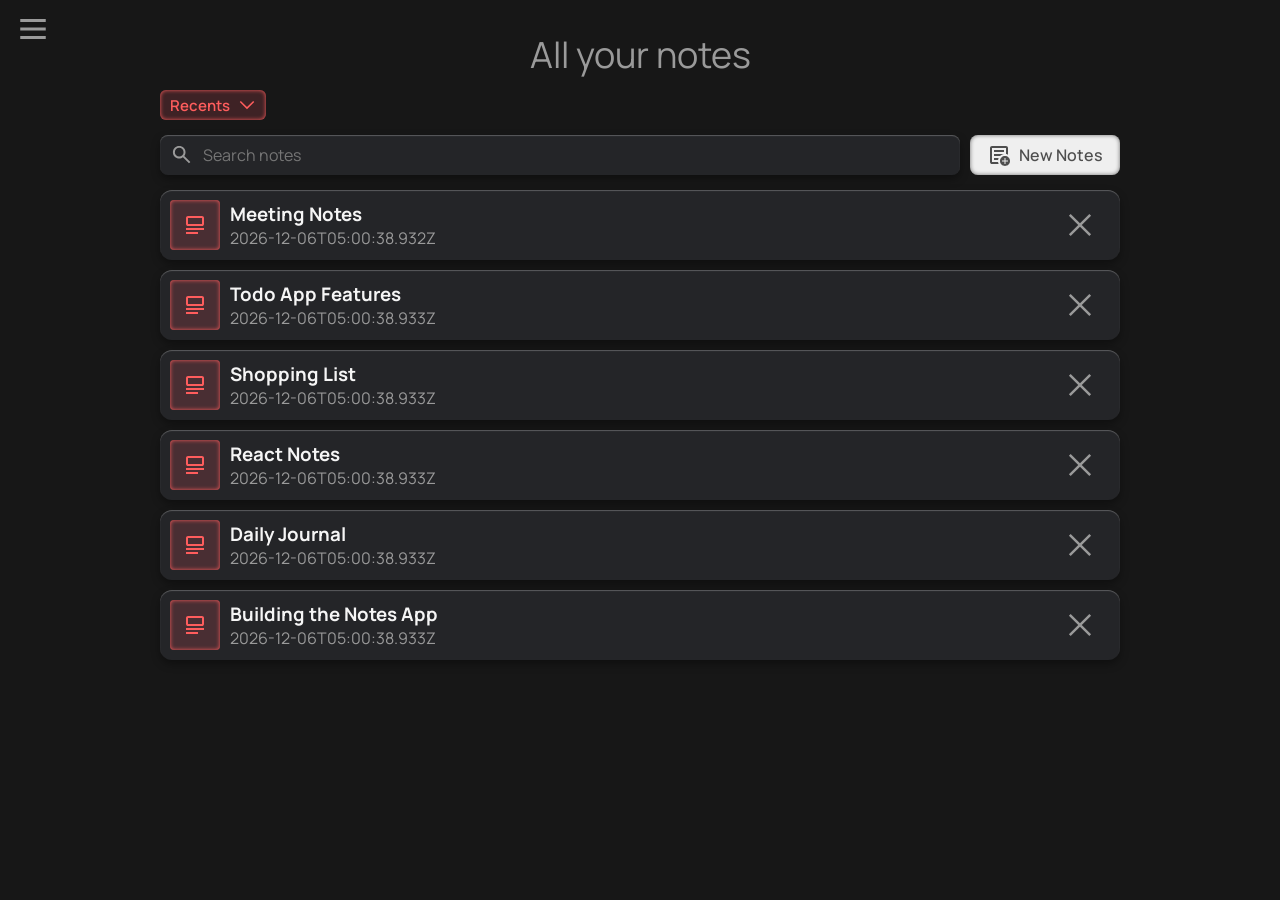
==== commit a3eefe2d: "Backup commit" ====
--- a/NotesApp v1/index.html
+++ b/NotesApp v1/index.html
@@ -113,8 +113,8 @@
                                 <button class="switch-btn" id="preview-switch-btn">Preview</button>
                             </div>
                         </header>
-                        <div id="note-edit-content">Content container</div>
-                        <div id="note-read-content">Content container</div>
+                        <textarea id="note-edit-content"></textarea>
+                        <article id="note-read-content">Content container</article>
                     </div>
                     <header id="main-header">All your notes</header>
                     <div id="filter-search">
--- a/NotesApp v1/CSS/app.css
+++ b/NotesApp v1/CSS/app.css
@@ -124,12 +124,14 @@
         text-align: left;
         cursor: pointer;
         color: inherit;
+        user-select: none;
         font-size: inherit;
         font-weight: inherit;
     }
     .ui-empty-input,
     #note-panel-title-input,
-    #search-input{
+    #search-input,
+    #note-edit-content{
         background-color: transparent;
         border: none;
         outline: none;
@@ -479,9 +481,10 @@
         left: 10px;
         width: calc(100% - 20px);
         height: calc(100% - 20px);
+        grid-template-rows: auto 1fr;
     }
     #note-panel.is-start{
-        display: block;
+        display: grid;
         opacity: 1;
 
         transform: 
@@ -489,7 +492,7 @@
             scale(var(--scale-x), var(--scale-y));
     }
     #note-panel.is-open{
-        display: block;
+        display: grid;
         pointer-events: auto;
 
         opacity: 1;
@@ -500,6 +503,15 @@
     }
     #note-edit-content{
         display: none;
+        text-wrap: wrap;
+        overflow-y: auto;
+        font-size: 16px;
+        width: 100%;
+    }
+    #note-read-content{
+        width: 100%;
+        overflow-y: auto;
+        text-wrap: wrap;
     }
     #note-panel.is-edit #note-edit-content{
         display: block;
@@ -543,7 +555,6 @@
     #note-panel-close-btn .ui-icon{
         margin: 0;
     }
-
 /* #endregion */
 /* #region NOTE LIST AND NOTES */
     #notes-list{
